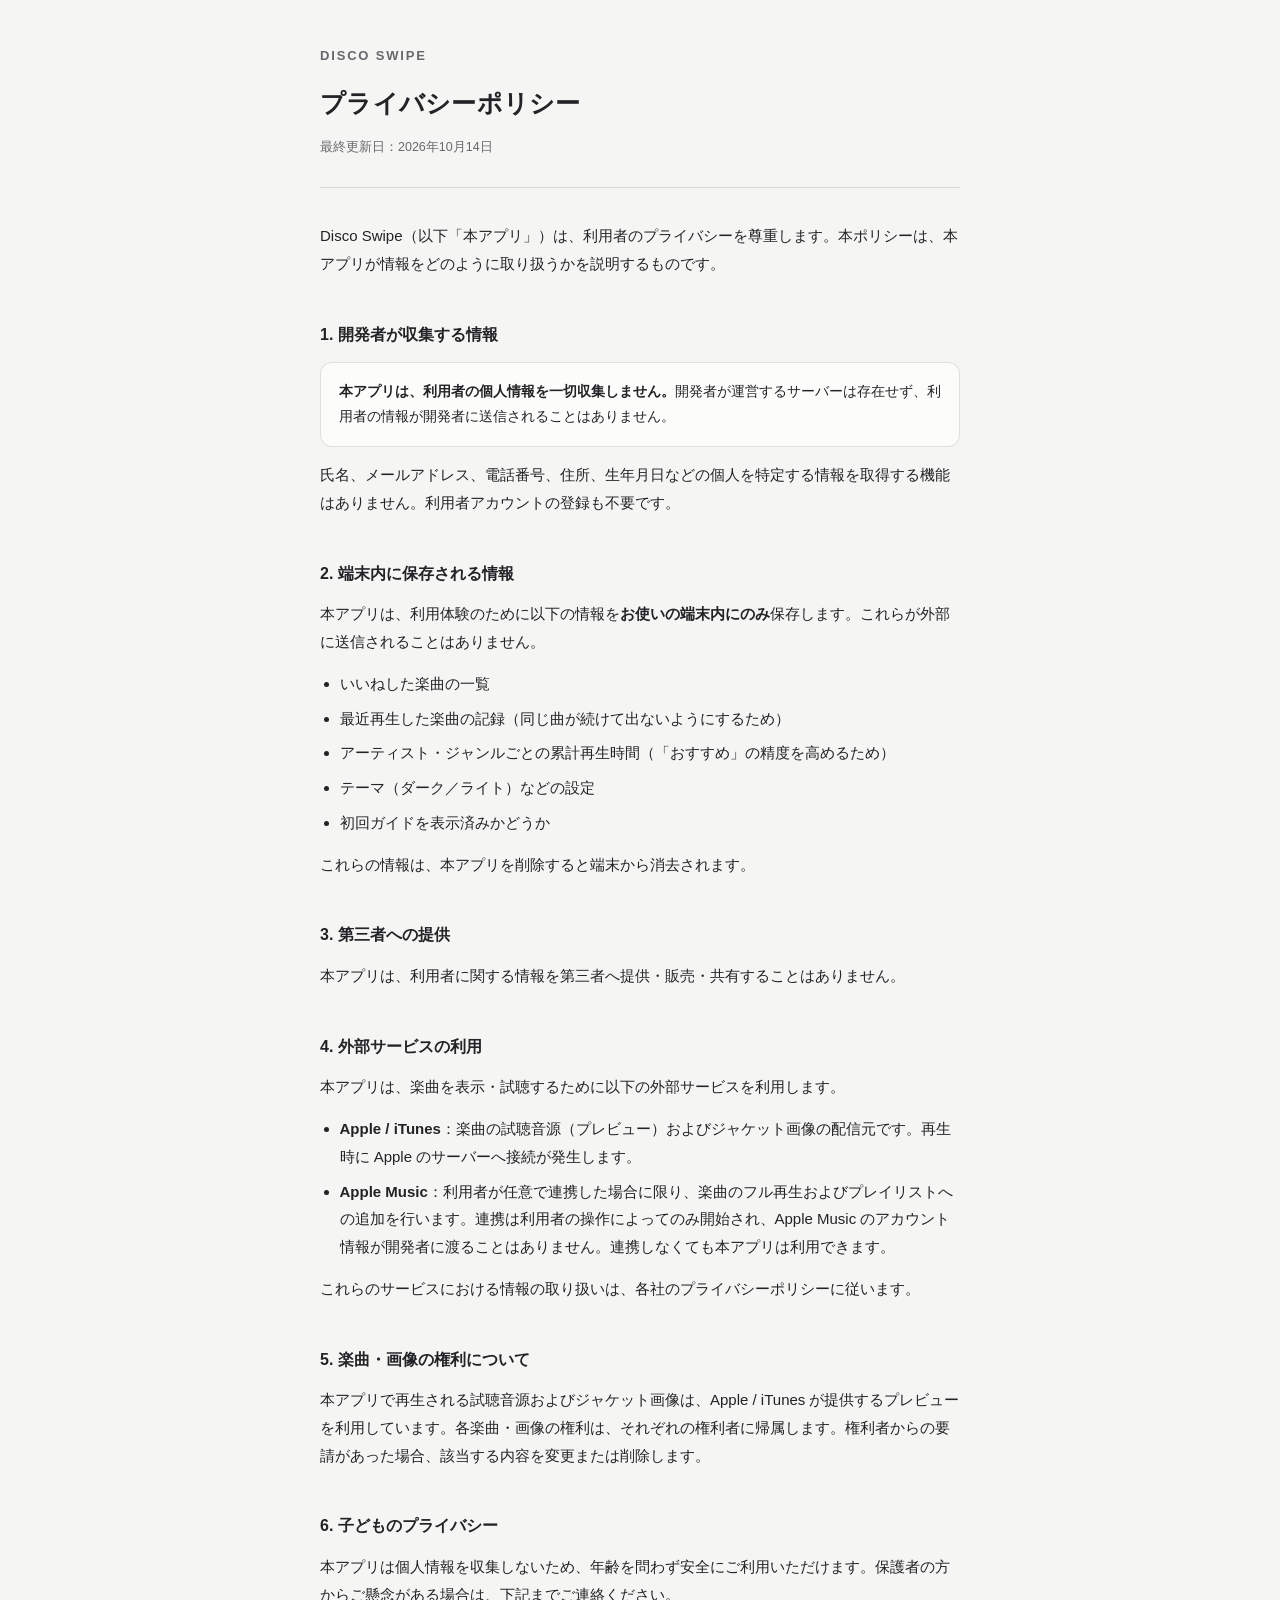
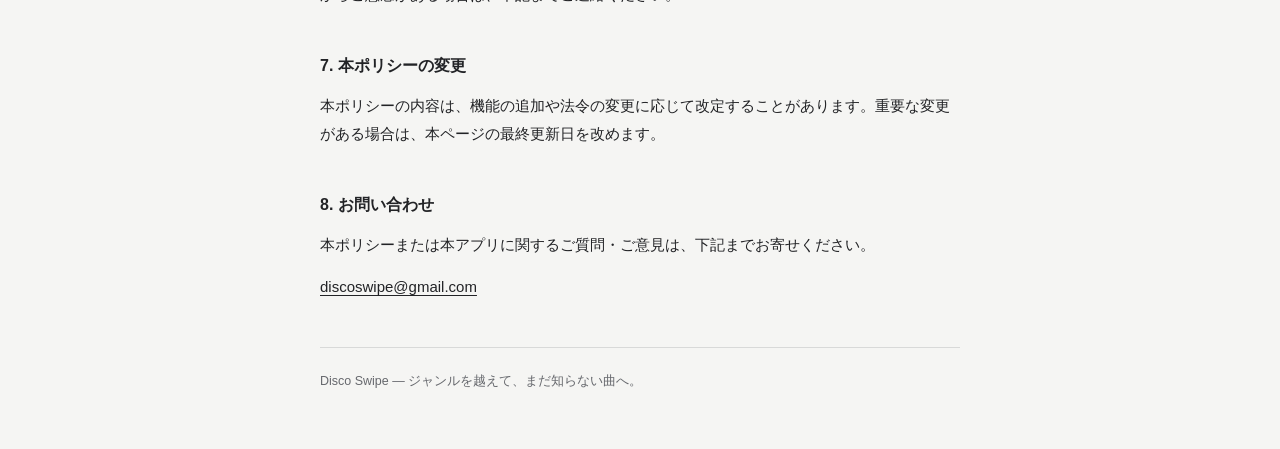
==== privacy.html @ 2fa7b9ca "Add files via upload" ====
<!DOCTYPE html>
<html lang="ja">
<head>
<meta charset="utf-8">
<meta name="viewport" content="width=device-width, initial-scale=1, viewport-fit=cover">
<meta name="robots" content="index,follow">
<meta name="theme-color" content="#f5f5f3">
<title>プライバシーポリシー — Disco Swipe</title>
<style>
  :root{
    --bg:#f5f5f3; --fg:#222326; --muted:#66686d;
    --surface:#fcfcfa; --line:rgba(30,31,34,.13);
    --ui-font:-apple-system,BlinkMacSystemFont,"Helvetica Neue","Hiragino Sans","Noto Sans JP",sans-serif;
  }
  @media (prefers-color-scheme: dark){
    :root{
      --bg:#191a1c; --fg:#f3f3f1; --muted:#b0b1b6;
      --surface:#232427; --line:rgba(255,255,255,.13);
    }
  }
  *{ box-sizing:border-box; }
  body{
    margin:0; padding:0;
    background:var(--bg); color:var(--fg);
    font-family:var(--ui-font);
    font-size:15px; line-height:1.85;
    -webkit-font-smoothing:antialiased;
    padding-bottom:calc(env(safe-area-inset-bottom,0px) + 56px);
  }
  .wrap{ max-width:680px; margin:0 auto; padding:0 20px; }
  header{
    padding:calc(env(safe-area-inset-top,0px) + 44px) 0 28px;
    border-bottom:1px solid var(--line); margin-bottom:34px;
  }
  .brand{
    font-size:13px; font-weight:600; letter-spacing:.14em;
    text-transform:uppercase; color:var(--muted); margin:0 0 12px;
  }
  h1{ font-size:25px; font-weight:700; letter-spacing:.01em; margin:0 0 10px; }
  .updated{ font-size:12.5px; color:var(--muted); margin:0; }
  h2{
    font-size:16px; font-weight:700; margin:38px 0 12px;
    padding-top:4px;
  }
  p{ margin:0 0 14px; }
  ul{ margin:0 0 14px; padding-left:1.3em; }
  li{ margin-bottom:7px; }
  .note{
    background:var(--surface); border:1px solid var(--line);
    border-radius:12px; padding:16px 18px; margin:0 0 14px;
    font-size:14px;
  }
  a{ color:var(--fg); text-underline-offset:3px; }
  footer{
    margin-top:46px; padding:22px 0 0;
    border-top:1px solid var(--line);
    font-size:12.5px; color:var(--muted);
  }
  @media(max-width:420px){
    header{ padding-top:calc(env(safe-area-inset-top,0px) + 32px); }
    h1{ font-size:22px; }
  }
</style>
</head>
<body>
<div class="wrap">

  <header>
    <p class="brand">Disco Swipe</p>
    <h1>プライバシーポリシー</h1>
    <p class="updated">最終更新日：2026年10月14日</p>
  </header>

  <p>Disco Swipe（以下「本アプリ」）は、利用者のプライバシーを尊重します。本ポリシーは、本アプリが情報をどのように取り扱うかを説明するものです。</p>

  <h2>1. 開発者が収集する情報</h2>
  <div class="note">
    <strong>本アプリは、利用者の個人情報を一切収集しません。</strong>開発者が運営するサーバーは存在せず、利用者の情報が開発者に送信されることはありません。
  </div>
  <p>氏名、メールアドレス、電話番号、住所、生年月日などの個人を特定する情報を取得する機能はありません。利用者アカウントの登録も不要です。</p>

  <h2>2. 端末内に保存される情報</h2>
  <p>本アプリは、利用体験のために以下の情報を<strong>お使いの端末内にのみ</strong>保存します。これらが外部に送信されることはありません。</p>
  <ul>
    <li>いいねした楽曲の一覧</li>
    <li>最近再生した楽曲の記録（同じ曲が続けて出ないようにするため）</li>
    <li>アーティスト・ジャンルごとの累計再生時間（「おすすめ」の精度を高めるため）</li>
    <li>テーマ（ダーク／ライト）などの設定</li>
    <li>初回ガイドを表示済みかどうか</li>
  </ul>
  <p>これらの情報は、本アプリを削除すると端末から消去されます。</p>

  <h2>3. 第三者への提供</h2>
  <p>本アプリは、利用者に関する情報を第三者へ提供・販売・共有することはありません。</p>

  <h2>4. 外部サービスの利用</h2>
  <p>本アプリは、楽曲を表示・試聴するために以下の外部サービスを利用します。</p>
  <ul>
    <li><strong>Apple / iTunes</strong>：楽曲の試聴音源（プレビュー）およびジャケット画像の配信元です。再生時に Apple のサーバーへ接続が発生します。</li>
    <li><strong>Apple Music</strong>：利用者が任意で連携した場合に限り、楽曲のフル再生およびプレイリストへの追加を行います。連携は利用者の操作によってのみ開始され、Apple Music のアカウント情報が開発者に渡ることはありません。連携しなくても本アプリは利用できます。</li>
  </ul>
  <p>これらのサービスにおける情報の取り扱いは、各社のプライバシーポリシーに従います。</p>

  <h2>5. 楽曲・画像の権利について</h2>
  <p>本アプリで再生される試聴音源およびジャケット画像は、Apple / iTunes が提供するプレビューを利用しています。各楽曲・画像の権利は、それぞれの権利者に帰属します。権利者からの要請があった場合、該当する内容を変更または削除します。</p>

  <h2>6. 子どものプライバシー</h2>
  <p>本アプリは個人情報を収集しないため、年齢を問わず安全にご利用いただけます。保護者の方からご懸念がある場合は、下記までご連絡ください。</p>

  <h2>7. 本ポリシーの変更</h2>
  <p>本ポリシーの内容は、機能の追加や法令の変更に応じて改定することがあります。重要な変更がある場合は、本ページの最終更新日を改めます。</p>

  <h2>8. お問い合わせ</h2>
  <p>本ポリシーまたは本アプリに関するご質問・ご意見は、下記までお寄せください。</p>
  <p><a href="mailto:discoswipe@gmail.com">discoswipe@gmail.com</a></p>

  <footer>
    Disco Swipe — ジャンルを越えて、まだ知らない曲へ。
  </footer>

</div>
</body>
</html>
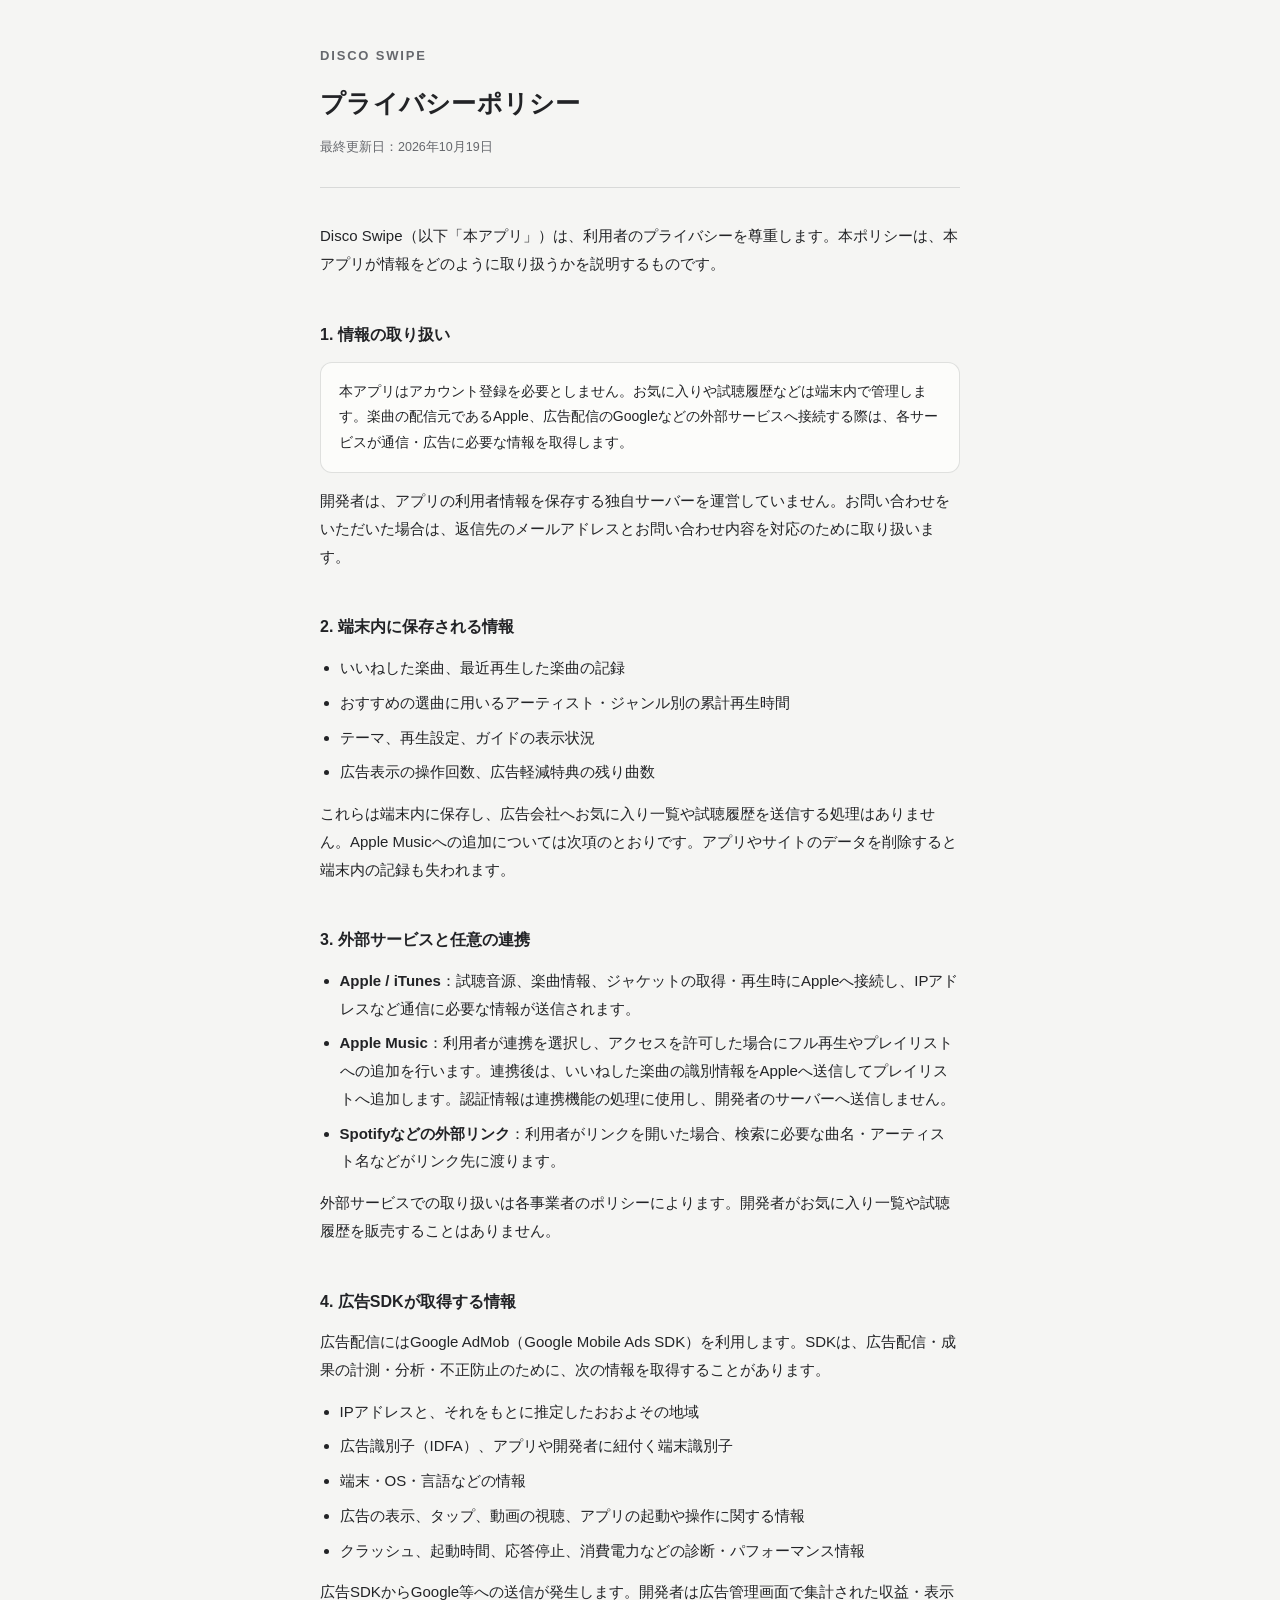
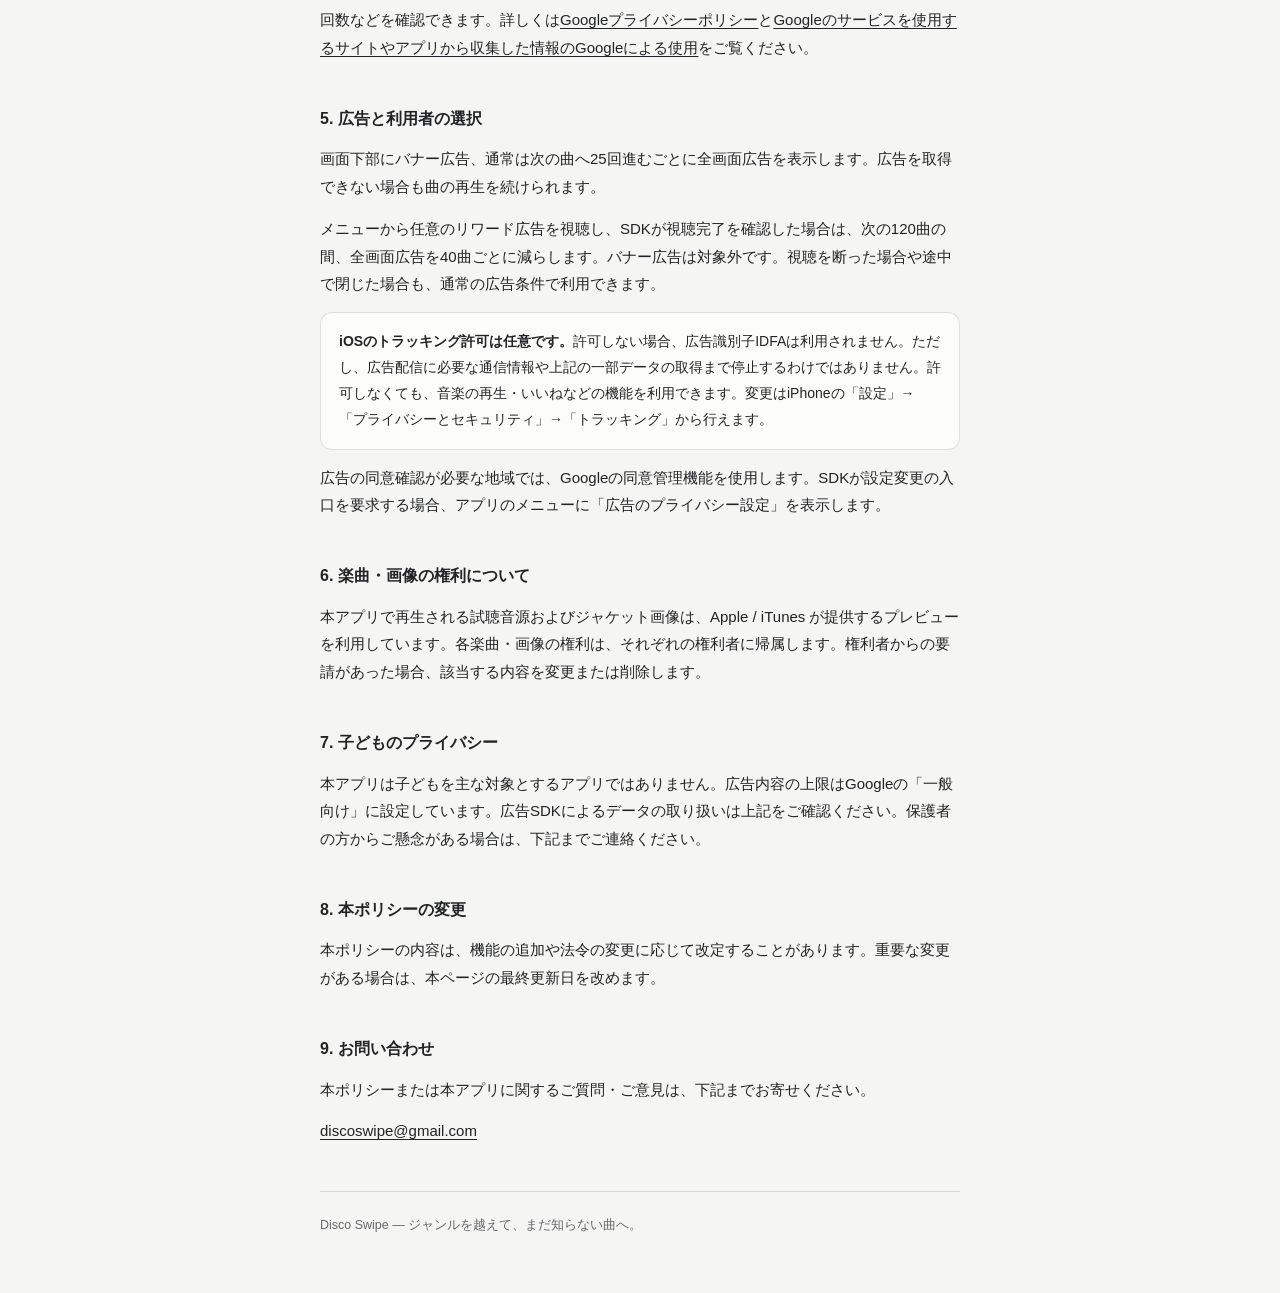
==== commit 3279c859: "Update privacy policy and ad support for v1.2 Document AdMob data use, optional rewarded ad benefits" ====
--- a/privacy.html
+++ b/privacy.html
@@ -68,49 +68,61 @@
   <header>
     <p class="brand">Disco Swipe</p>
     <h1>プライバシーポリシー</h1>
-    <p class="updated">最終更新日：2026年10月14日</p>
+    <p class="updated">最終更新日：2026年10月19日</p>
   </header>
 
   <p>Disco Swipe（以下「本アプリ」）は、利用者のプライバシーを尊重します。本ポリシーは、本アプリが情報をどのように取り扱うかを説明するものです。</p>
 
-  <h2>1. 開発者が収集する情報</h2>
-  <div class="note">
-    <strong>本アプリは、利用者の個人情報を一切収集しません。</strong>開発者が運営するサーバーは存在せず、利用者の情報が開発者に送信されることはありません。
-  </div>
-  <p>氏名、メールアドレス、電話番号、住所、生年月日などの個人を特定する情報を取得する機能はありません。利用者アカウントの登録も不要です。</p>
+  <h2>1. 情報の取り扱い</h2>
+  <div class="note">本アプリはアカウント登録を必要としません。お気に入りや試聴履歴などは端末内で管理します。楽曲の配信元であるApple、広告配信のGoogleなどの外部サービスへ接続する際は、各サービスが通信・広告に必要な情報を取得します。</div>
+  <p>開発者は、アプリの利用者情報を保存する独自サーバーを運営していません。お問い合わせをいただいた場合は、返信先のメールアドレスとお問い合わせ内容を対応のために取り扱います。</p>
 
   <h2>2. 端末内に保存される情報</h2>
-  <p>本アプリは、利用体験のために以下の情報を<strong>お使いの端末内にのみ</strong>保存します。これらが外部に送信されることはありません。</p>
   <ul>
-    <li>いいねした楽曲の一覧</li>
-    <li>最近再生した楽曲の記録（同じ曲が続けて出ないようにするため）</li>
-    <li>アーティスト・ジャンルごとの累計再生時間（「おすすめ」の精度を高めるため）</li>
-    <li>テーマ（ダーク／ライト）などの設定</li>
-    <li>初回ガイドを表示済みかどうか</li>
+    <li>いいねした楽曲、最近再生した楽曲の記録</li>
+    <li>おすすめの選曲に用いるアーティスト・ジャンル別の累計再生時間</li>
+    <li>テーマ、再生設定、ガイドの表示状況</li>
+    <li>広告表示の操作回数、広告軽減特典の残り曲数</li>
   </ul>
-  <p>これらの情報は、本アプリを削除すると端末から消去されます。</p>
+  <p>これらは端末内に保存し、広告会社へお気に入り一覧や試聴履歴を送信する処理はありません。Apple Musicへの追加については次項のとおりです。アプリやサイトのデータを削除すると端末内の記録も失われます。</p>
 
-  <h2>3. 第三者への提供</h2>
-  <p>本アプリは、利用者に関する情報を第三者へ提供・販売・共有することはありません。</p>
+  <h2>3. 外部サービスと任意の連携</h2>
+  <ul>
+    <li><strong>Apple / iTunes</strong>：試聴音源、楽曲情報、ジャケットの取得・再生時にAppleへ接続し、IPアドレスなど通信に必要な情報が送信されます。</li>
+    <li><strong>Apple Music</strong>：利用者が連携を選択し、アクセスを許可した場合にフル再生やプレイリストへの追加を行います。連携後は、いいねした楽曲の識別情報をAppleへ送信してプレイリストへ追加します。認証情報は連携機能の処理に使用し、開発者のサーバーへ送信しません。</li>
+    <li><strong>Spotifyなどの外部リンク</strong>：利用者がリンクを開いた場合、検索に必要な曲名・アーティスト名などがリンク先に渡ります。</li>
+  </ul>
+  <p>外部サービスでの取り扱いは各事業者のポリシーによります。開発者がお気に入り一覧や試聴履歴を販売することはありません。</p>
 
-  <h2>4. 外部サービスの利用</h2>
-  <p>本アプリは、楽曲を表示・試聴するために以下の外部サービスを利用します。</p>
+  <h2>4. 広告SDKが取得する情報</h2>
+  <p>広告配信にはGoogle AdMob（Google Mobile Ads SDK）を利用します。SDKは、広告配信・成果の計測・分析・不正防止のために、次の情報を取得することがあります。</p>
   <ul>
-    <li><strong>Apple / iTunes</strong>：楽曲の試聴音源（プレビュー）およびジャケット画像の配信元です。再生時に Apple のサーバーへ接続が発生します。</li>
-    <li><strong>Apple Music</strong>：利用者が任意で連携した場合に限り、楽曲のフル再生およびプレイリストへの追加を行います。連携は利用者の操作によってのみ開始され、Apple Music のアカウント情報が開発者に渡ることはありません。連携しなくても本アプリは利用できます。</li>
+    <li>IPアドレスと、それをもとに推定したおおよその地域</li>
+    <li>広告識別子（IDFA）、アプリや開発者に紐付く端末識別子</li>
+    <li>端末・OS・言語などの情報</li>
+    <li>広告の表示、タップ、動画の視聴、アプリの起動や操作に関する情報</li>
+    <li>クラッシュ、起動時間、応答停止、消費電力などの診断・パフォーマンス情報</li>
   </ul>
-  <p>これらのサービスにおける情報の取り扱いは、各社のプライバシーポリシーに従います。</p>
+  <p>広告SDKからGoogle等への送信が発生します。開発者は広告管理画面で集計された収益・表示回数などを確認できます。詳しくは<a href="https://policies.google.com/privacy" target="_blank" rel="noopener">Googleプライバシーポリシー</a>と<a href="https://policies.google.com/technologies/partner-sites" target="_blank" rel="noopener">Googleのサービスを使用するサイトやアプリから収集した情報のGoogleによる使用</a>をご覧ください。</p>
 
-  <h2>5. 楽曲・画像の権利について</h2>
+  <h2>5. 広告と利用者の選択</h2>
+  <p>画面下部にバナー広告、通常は次の曲へ25回進むごとに全画面広告を表示します。広告を取得できない場合も曲の再生を続けられます。</p>
+  <p>メニューから任意のリワード広告を視聴し、SDKが視聴完了を確認した場合は、次の120曲の間、全画面広告を40曲ごとに減らします。バナー広告は対象外です。視聴を断った場合や途中で閉じた場合も、通常の広告条件で利用できます。</p>
+  <div class="note">
+    <strong>iOSのトラッキング許可は任意です。</strong>許可しない場合、広告識別子IDFAは利用されません。ただし、広告配信に必要な通信情報や上記の一部データの取得まで停止するわけではありません。許可しなくても、音楽の再生・いいねなどの機能を利用できます。変更はiPhoneの「設定」→「プライバシーとセキュリティ」→「トラッキング」から行えます。
+  </div>
+  <p>広告の同意確認が必要な地域では、Googleの同意管理機能を使用します。SDKが設定変更の入口を要求する場合、アプリのメニューに「広告のプライバシー設定」を表示します。</p>
+
+  <h2>6. 楽曲・画像の権利について</h2>
   <p>本アプリで再生される試聴音源およびジャケット画像は、Apple / iTunes が提供するプレビューを利用しています。各楽曲・画像の権利は、それぞれの権利者に帰属します。権利者からの要請があった場合、該当する内容を変更または削除します。</p>
 
-  <h2>6. 子どものプライバシー</h2>
-  <p>本アプリは個人情報を収集しないため、年齢を問わず安全にご利用いただけます。保護者の方からご懸念がある場合は、下記までご連絡ください。</p>
+  <h2>7. 子どものプライバシー</h2>
+  <p>本アプリは子どもを主な対象とするアプリではありません。広告内容の上限はGoogleの「一般向け」に設定しています。広告SDKによるデータの取り扱いは上記をご確認ください。保護者の方からご懸念がある場合は、下記までご連絡ください。</p>
 
-  <h2>7. 本ポリシーの変更</h2>
+  <h2>8. 本ポリシーの変更</h2>
   <p>本ポリシーの内容は、機能の追加や法令の変更に応じて改定することがあります。重要な変更がある場合は、本ページの最終更新日を改めます。</p>
 
-  <h2>8. お問い合わせ</h2>
+  <h2>9. お問い合わせ</h2>
   <p>本ポリシーまたは本アプリに関するご質問・ご意見は、下記までお寄せください。</p>
   <p><a href="mailto:discoswipe@gmail.com">discoswipe@gmail.com</a></p>
 
